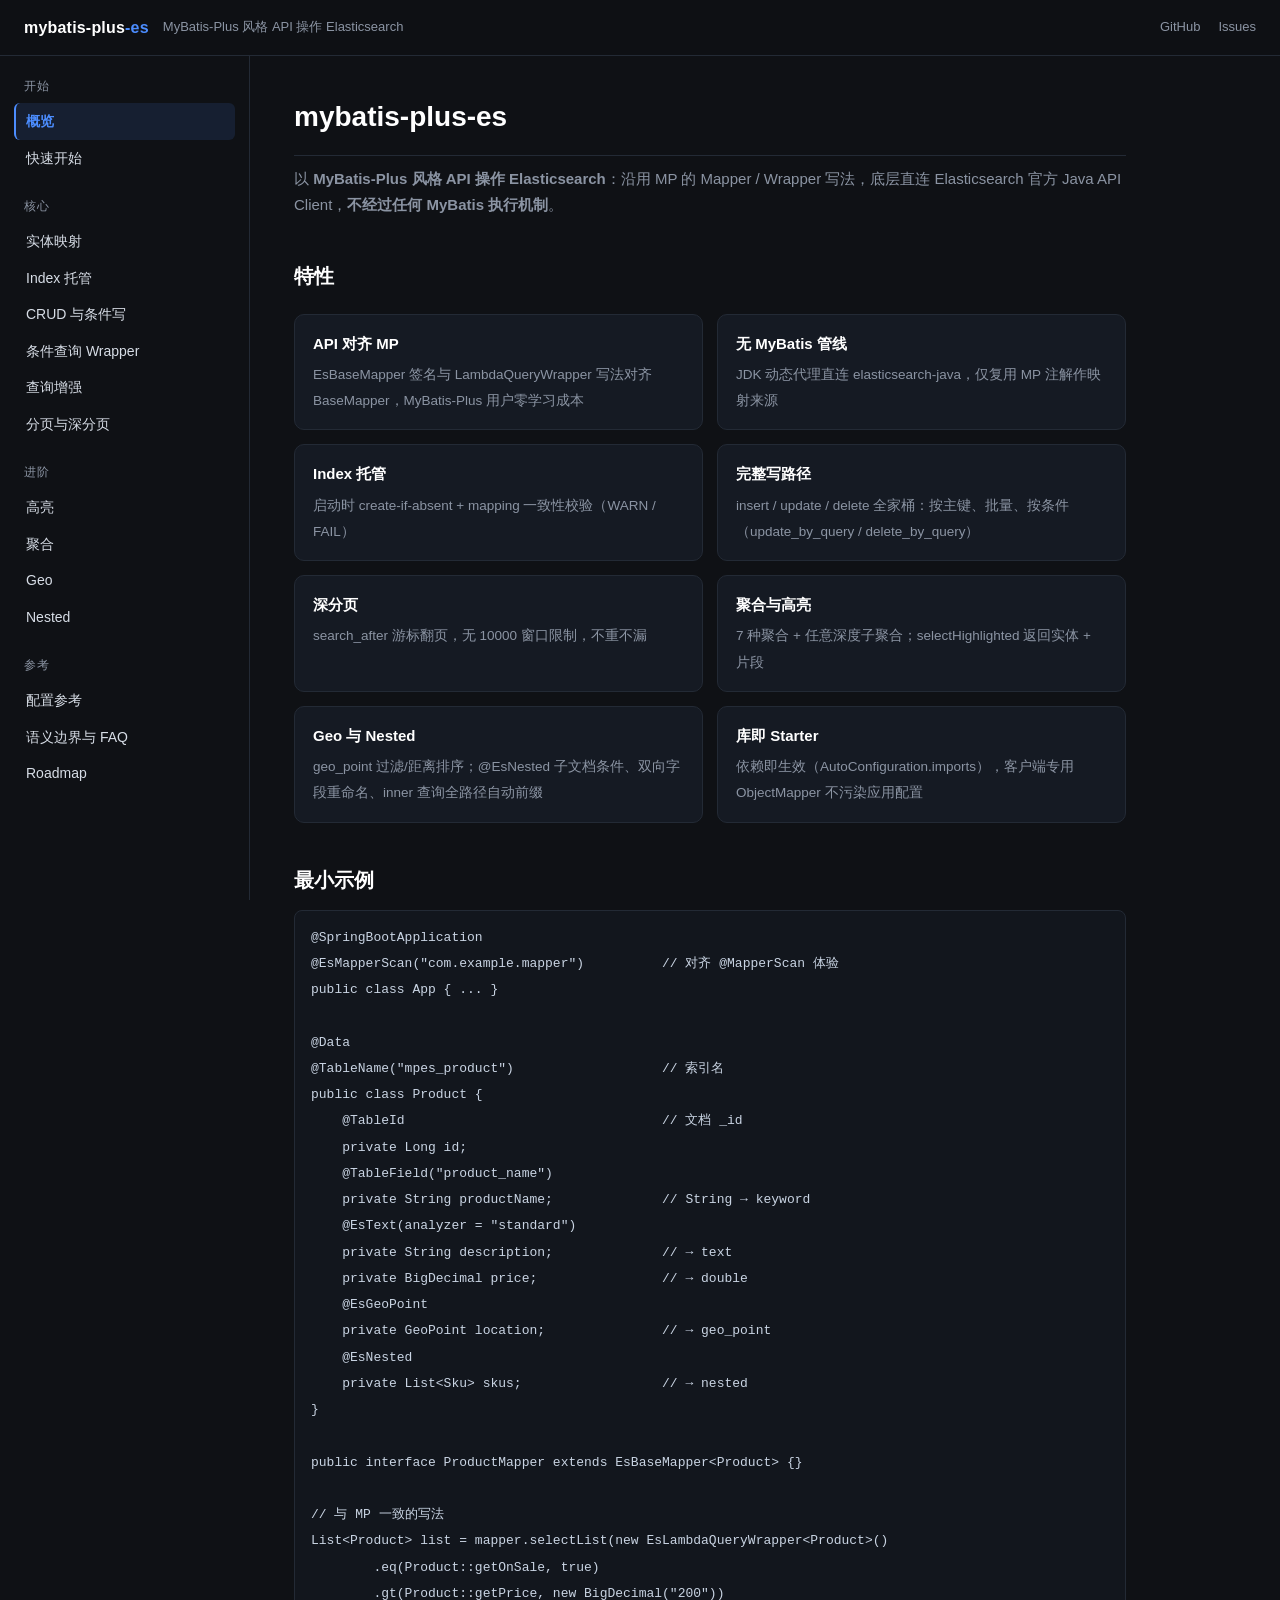
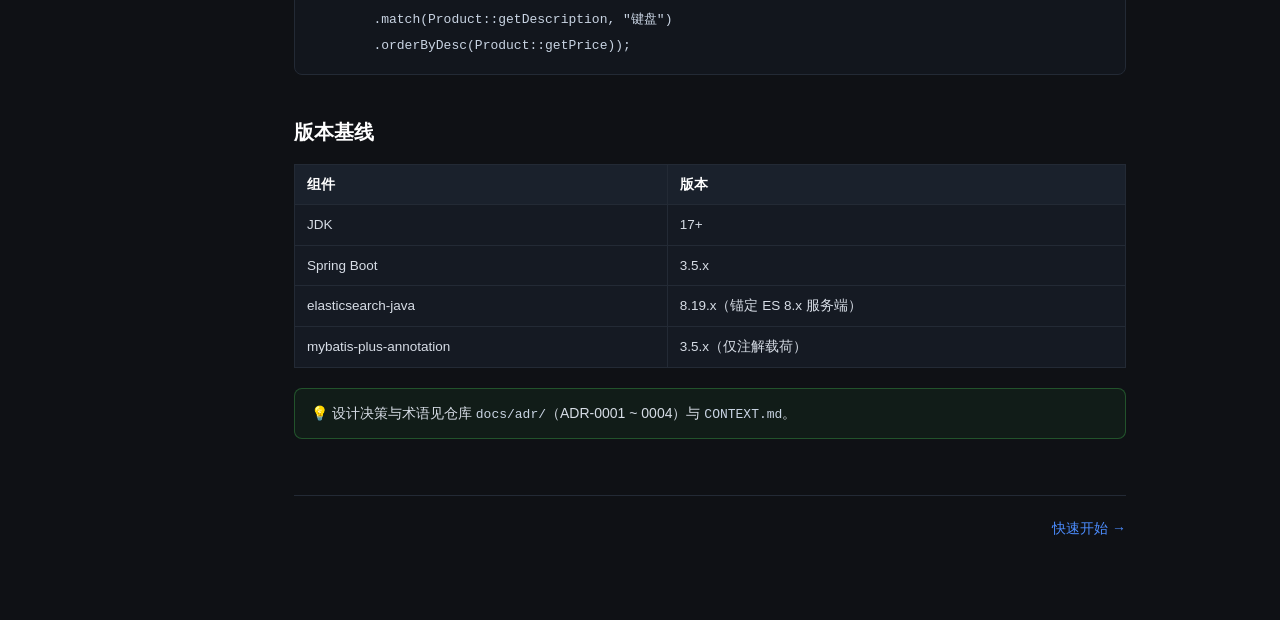
==== website/index.html @ 2b2a50aa "docs: 文档站 website/（GitHub Pages 自动发布） - 15 页静态站（概览/快速开始/实体映射/Index托管/CRUD/Wrapper/查询增强/分页/高亮/聚合/Geo/" ====
<!DOCTYPE html>
<html lang="zh-CN">
<head>
<meta charset="UTF-8">
<meta name="viewport" content="width=device-width, initial-scale=1.0">
<title>概览 · mybatis-plus-es 文档</title>
<link rel="stylesheet" href="assets/guide.css">
</head>
<body>
<header class="topbar">
  <a class="brand" href="index.html">mybatis-plus<span class="es">-es</span></a>
  <span class="tagline">MyBatis-Plus 风格 API 操作 Elasticsearch</span>
  <div class="top-links">
    <a href="https://github.com/kennethfan/mybatis-plus-es" target="_blank">GitHub</a>
    <a href="https://github.com/kennethfan/mybatis-plus-es/issues" target="_blank">Issues</a>
  </div>
</header>
<div class="layout">
  <nav class="sidebar"><div class="nav-group">
<div class="nav-label">开始</div>
<a href="index.html" class="active">概览</a>
<a href="quick-start.html">快速开始</a>
</div>
<div class="nav-group">
<div class="nav-label">核心</div>
<a href="entity-mapping.html">实体映射</a>
<a href="index-management.html">Index 托管</a>
<a href="crud.html">CRUD 与条件写</a>
<a href="wrapper.html">条件查询 Wrapper</a>
<a href="search-enhanced.html">查询增强</a>
<a href="pagination.html">分页与深分页</a>
</div>
<div class="nav-group">
<div class="nav-label">进阶</div>
<a href="highlight.html">高亮</a>
<a href="aggregation.html">聚合</a>
<a href="geo.html">Geo</a>
<a href="nested.html">Nested</a>
</div>
<div class="nav-group">
<div class="nav-label">参考</div>
<a href="configuration.html">配置参考</a>
<a href="faq.html">语义边界与 FAQ</a>
<a href="roadmap.html">Roadmap</a>
</div></nav>
  <main class="content">
<h1>mybatis-plus-es</h1>
<p class="lead">以 <b>MyBatis-Plus 风格 API 操作 Elasticsearch</b>：沿用 MP 的 Mapper / Wrapper 写法，底层直连 Elasticsearch 官方 Java API Client，<b>不经过任何 MyBatis 执行机制</b>。</p>

<h2>特性</h2>
<div class="grid">
  <div class="card"><b>API 对齐 MP</b><span>EsBaseMapper 签名与 LambdaQueryWrapper 写法对齐 BaseMapper，MyBatis-Plus 用户零学习成本</span></div>
  <div class="card"><b>无 MyBatis 管线</b><span>JDK 动态代理直连 elasticsearch-java，仅复用 MP 注解作映射来源</span></div>
  <div class="card"><b>Index 托管</b><span>启动时 create-if-absent + mapping 一致性校验（WARN / FAIL）</span></div>
  <div class="card"><b>完整写路径</b><span>insert / update / delete 全家桶：按主键、批量、按条件（update_by_query / delete_by_query）</span></div>
  <div class="card"><b>深分页</b><span>search_after 游标翻页，无 10000 窗口限制，不重不漏</span></div>
  <div class="card"><b>聚合与高亮</b><span>7 种聚合 + 任意深度子聚合；selectHighlighted 返回实体 + 片段</span></div>
  <div class="card"><b>Geo 与 Nested</b><span>geo_point 过滤/距离排序；@EsNested 子文档条件、双向字段重命名、inner 查询全路径自动前缀</span></div>
  <div class="card"><b>库即 Starter</b><span>依赖即生效（AutoConfiguration.imports），客户端专用 ObjectMapper 不污染应用配置</span></div>
</div>

<h2>最小示例</h2>
<pre><code>@SpringBootApplication
@EsMapperScan("com.example.mapper")          // 对齐 @MapperScan 体验
public class App { ... }

@Data
@TableName("mpes_product")                   // 索引名
public class Product {
    @TableId                                 // 文档 _id
    private Long id;
    @TableField("product_name")
    private String productName;              // String → keyword
    @EsText(analyzer = "standard")
    private String description;              // → text
    private BigDecimal price;                // → double
    @EsGeoPoint
    private GeoPoint location;               // → geo_point
    @EsNested
    private List&lt;Sku&gt; skus;                  // → nested
}

public interface ProductMapper extends EsBaseMapper&lt;Product&gt; {}

// 与 MP 一致的写法
List&lt;Product&gt; list = mapper.selectList(new EsLambdaQueryWrapper&lt;Product&gt;()
        .eq(Product::getOnSale, true)
        .gt(Product::getPrice, new BigDecimal("200"))
        .match(Product::getDescription, "键盘")
        .orderByDesc(Product::getPrice));</code></pre>

<h2>版本基线</h2>
<table>
  <tr><th>组件</th><th>版本</th></tr>
  <tr><td>JDK</td><td>17+</td></tr>
  <tr><td>Spring Boot</td><td>3.5.x</td></tr>
  <tr><td>elasticsearch-java</td><td>8.19.x（锚定 ES 8.x 服务端）</td></tr>
  <tr><td>mybatis-plus-annotation</td><td>3.5.x（仅注解载荷）</td></tr>
</table>

<div class="tip"><b>💡</b> 设计决策与术语见仓库 <code>docs/adr/</code>（ADR-0001 ~ 0004）与 <code>CONTEXT.md</code>。</div>
<nav class="pager"><span></span>
<a href="quick-start.html">快速开始 →</a></nav></main>
</div>
</body>
</html>
---- website/assets/guide.css ----
/* mybatis-plus-es 文档站（GitHub Pages / 本地双兼容，深色主题） */
:root {
  --bg: #0f1115;
  --panel: #151a23;
  --panel-2: #1a212c;
  --border: #232a35;
  --text: #d7dde6;
  --muted: #8b94a3;
  --accent: #4c8dff;
  --accent-soft: rgba(76, 141, 255, 0.12);
  --code-bg: #12161d;
  --code-text: #c9d4e3;
}
* { box-sizing: border-box; }
html, body { margin: 0; padding: 0; }
body {
  background: var(--bg);
  color: var(--text);
  font: 15px/1.75 -apple-system, BlinkMacSystemFont, "PingFang SC", "Hiragino Sans GB", "Microsoft YaHei", sans-serif;
}

/* ---------- 顶栏 ---------- */
.topbar {
  position: sticky; top: 0; z-index: 10;
  display: flex; align-items: center; gap: 14px;
  height: 56px; padding: 0 24px;
  background: rgba(15, 17, 21, 0.92);
  border-bottom: 1px solid var(--border);
  backdrop-filter: blur(8px);
}
.brand {
  color: #fff; font-weight: 700; font-size: 16px;
  text-decoration: none; letter-spacing: 0.2px;
}
.brand .es { color: var(--accent); }
.tagline { color: var(--muted); font-size: 13px; }
.top-links { margin-left: auto; display: flex; gap: 18px; }
.top-links a { color: var(--muted); text-decoration: none; font-size: 13px; }
.top-links a:hover { color: var(--text); }

/* ---------- 布局 ---------- */
.layout { display: flex; min-height: calc(100vh - 56px); }
.sidebar {
  width: 250px; flex-shrink: 0;
  padding: 20px 14px 40px;
  border-right: 1px solid var(--border);
  position: sticky; top: 56px;
  height: calc(100vh - 56px); overflow-y: auto;
}
.content {
  flex: 1; min-width: 0;
  padding: 36px 44px 80px;
  max-width: 920px;
}

/* ---------- 侧边栏 ---------- */
.nav-group { margin-bottom: 20px; }
.nav-label {
  font-size: 12px; color: var(--muted);
  text-transform: uppercase; letter-spacing: 1px;
  padding: 0 10px; margin-bottom: 6px;
}
.nav-group a {
  display: block; padding: 6px 10px;
  color: var(--text); text-decoration: none;
  font-size: 14px; border-radius: 6px;
  border-left: 2px solid transparent;
}
.nav-group a:hover { background: var(--panel-2); }
.nav-group a.active {
  background: var(--accent-soft);
  color: var(--accent);
  border-left-color: var(--accent);
  font-weight: 600;
}

/* ---------- 内容 ---------- */
.content h1 {
  font-size: 28px; color: #fff; font-weight: 700;
  margin: 0 0 8px; padding-bottom: 14px;
  border-bottom: 1px solid var(--border);
}
.content h2 {
  font-size: 20px; color: #fff; font-weight: 600;
  margin: 40px 0 12px;
}
.content h3 { font-size: 16px; color: var(--text); margin: 28px 0 8px; }
.content p { margin: 10px 0; }
.lead { color: var(--muted); font-size: 15px; margin-bottom: 24px; }
.content a { color: var(--accent); text-decoration: none; }
.content a:hover { text-decoration: underline; }
.content ul { padding-left: 22px; }
.content li { margin: 4px 0; }

/* 代码块 */
pre {
  background: var(--code-bg);
  border: 1px solid var(--border);
  border-radius: 8px;
  padding: 14px 16px;
  overflow-x: auto;
  margin: 12px 0 18px;
}
code {
  font-family: "SF Mono", Menlo, Consolas, "JetBrains Mono", monospace;
  font-size: 13px; color: var(--code-text);
}
p code, li code, td code, h2 code, h3 code {
  background: var(--code-bg);
  border: 1px solid var(--border);
  border-radius: 4px; padding: 1px 6px;
  font-size: 12.5px; color: #9ecbff;
}

/* 表格 */
table {
  width: 100%; border-collapse: collapse;
  margin: 14px 0 20px; font-size: 13.5px;
}
th, td {
  border: 1px solid var(--border);
  padding: 8px 12px; text-align: left; vertical-align: top;
}
th { background: var(--panel-2); color: #fff; font-weight: 600; }
td { background: var(--panel); }
td code { white-space: nowrap; }

/* 提示框 */
.tip, .warn {
  border-radius: 8px; padding: 12px 16px;
  margin: 14px 0 20px; font-size: 14px;
  border: 1px solid;
}
.tip { border-color: rgba(63, 185, 80, 0.35); background: rgba(63, 185, 80, 0.07); }
.tip b:first-child { color: var(--ok); }
.warn { border-color: rgba(230, 162, 60, 0.35); background: rgba(230, 162, 60, 0.07); }
.warn b:first-child { color: var(--warn); }

/* 特性网格（概览页） */
.grid {
  display: grid; grid-template-columns: repeat(2, 1fr);
  gap: 14px; margin: 20px 0;
}
.grid .card {
  background: var(--panel);
  border: 1px solid var(--border);
  border-radius: 10px; padding: 16px 18px;
}
.grid .card b { color: #fff; display: block; margin-bottom: 4px; }
.grid .card span { color: var(--muted); font-size: 13.5px; }

/* 上下页导航 */
.pager {
  display: flex; justify-content: space-between;
  margin-top: 56px; padding-top: 20px;
  border-top: 1px solid var(--border);
}
.pager a { color: var(--accent); text-decoration: none; font-size: 14px; }
.pager a:hover { text-decoration: underline; }

@media (max-width: 860px) {
  .layout { flex-direction: column; }
  .sidebar {
    position: static; width: 100%; height: auto;
    border-right: none; border-bottom: 1px solid var(--border);
  }
  .content { padding: 24px 20px 60px; }
  .grid { grid-template-columns: 1fr; }
}
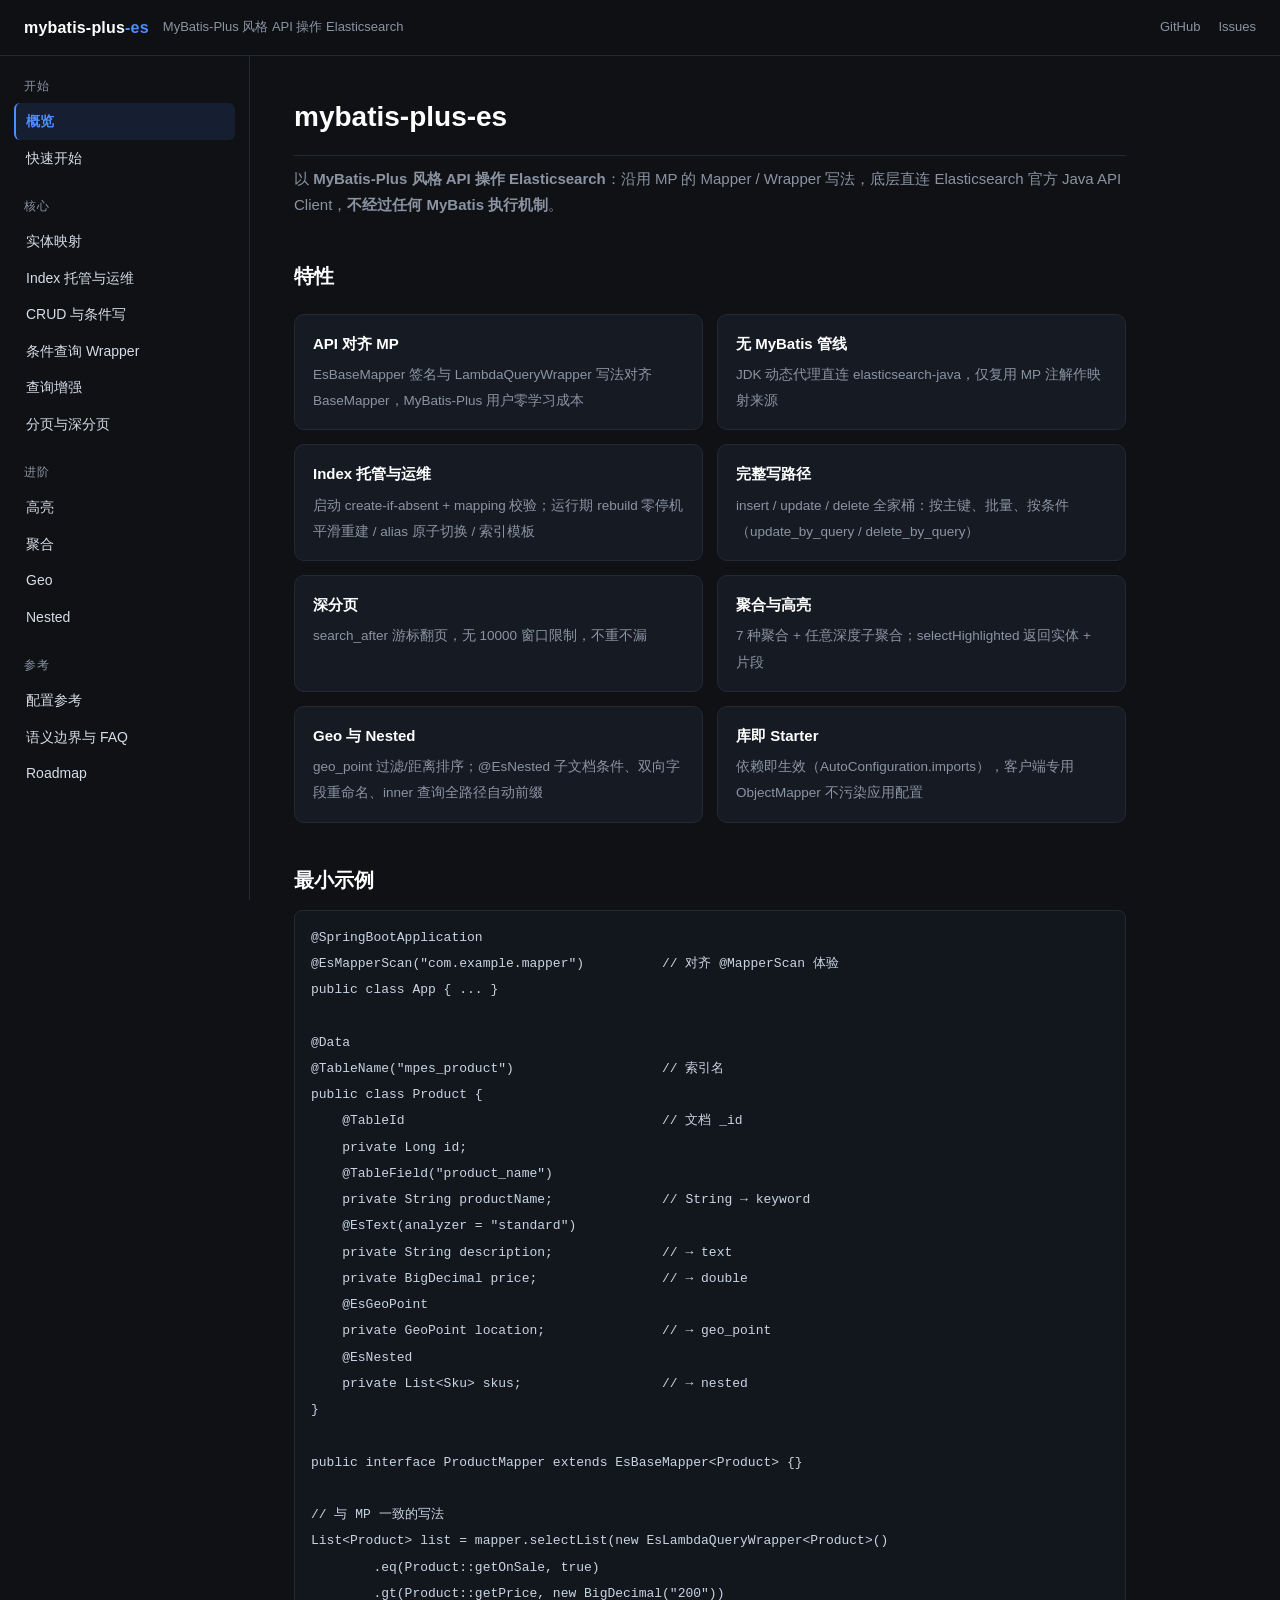
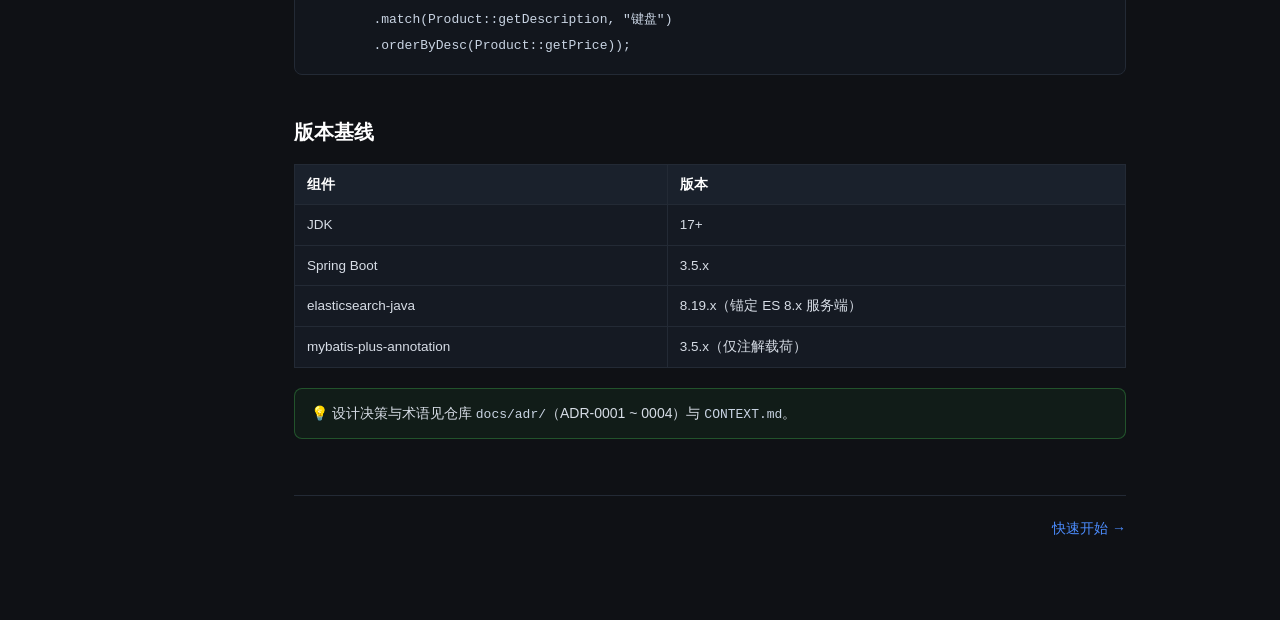
==== commit 1fc4be84: "docs: 「Index 托管」更名「Index 托管与运维」提升索引运维可发现性 - 侧边栏/页题/首页卡片同步；首页卡片补充 rebuild/alias/模板要点" ====
--- a/website/index.html
+++ b/website/index.html
@@ -24,7 +24,7 @@
 <div class="nav-group">
 <div class="nav-label">核心</div>
 <a href="entity-mapping.html">实体映射</a>
-<a href="index-management.html">Index 托管</a>
+<a href="index-management.html">Index 托管与运维</a>
 <a href="crud.html">CRUD 与条件写</a>
 <a href="wrapper.html">条件查询 Wrapper</a>
 <a href="search-enhanced.html">查询增强</a>
@@ -51,7 +51,7 @@
 <div class="grid">
   <div class="card"><b>API 对齐 MP</b><span>EsBaseMapper 签名与 LambdaQueryWrapper 写法对齐 BaseMapper，MyBatis-Plus 用户零学习成本</span></div>
   <div class="card"><b>无 MyBatis 管线</b><span>JDK 动态代理直连 elasticsearch-java，仅复用 MP 注解作映射来源</span></div>
-  <div class="card"><b>Index 托管</b><span>启动时 create-if-absent + mapping 一致性校验（WARN / FAIL）</span></div>
+  <div class="card"><b>Index 托管与运维</b><span>启动 create-if-absent + mapping 校验；运行期 rebuild 零停机平滑重建 / alias 原子切换 / 索引模板</span></div>
   <div class="card"><b>完整写路径</b><span>insert / update / delete 全家桶：按主键、批量、按条件（update_by_query / delete_by_query）</span></div>
   <div class="card"><b>深分页</b><span>search_after 游标翻页，无 10000 窗口限制，不重不漏</span></div>
   <div class="card"><b>聚合与高亮</b><span>7 种聚合 + 任意深度子聚合；selectHighlighted 返回实体 + 片段</span></div>
